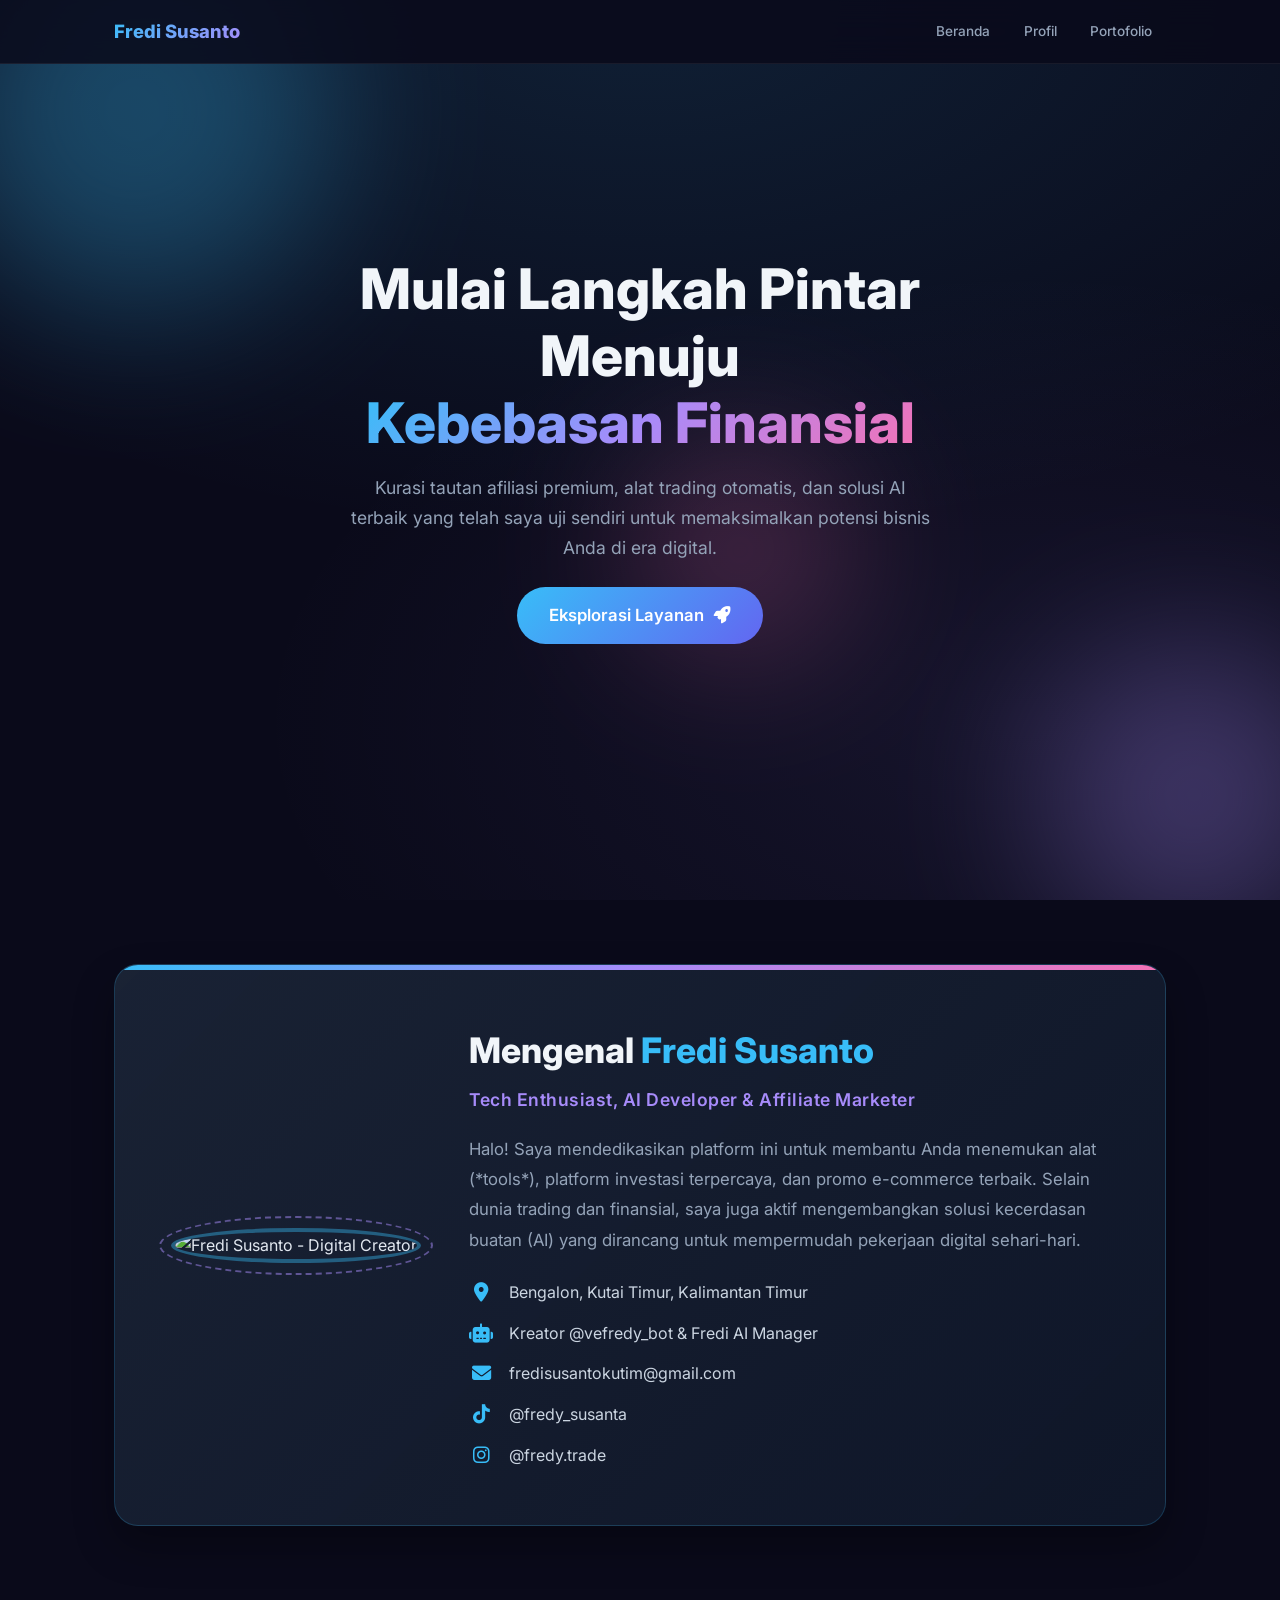
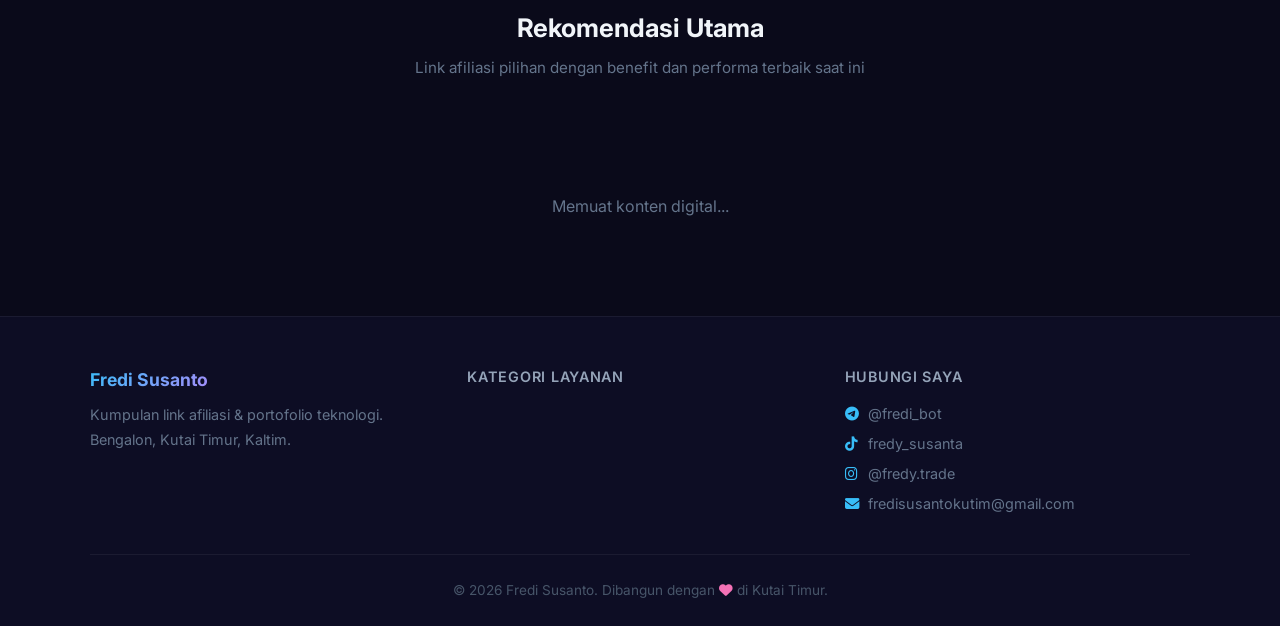
==== index.html @ 09543eff "Tambah medsos TikTok & Instagram/Threads di profil dan footer" ====
<!DOCTYPE html>
<html lang="id">
<head>
  <meta charset="UTF-8">
  <meta name="viewport" content="width=device-width, initial-scale=1.0">
  <meta name="description" content="Kumpulan link afiliasi & portofolio Fredi Susanto — Investasi, Crypto, Forex, Belanja, Teknologi">
  <title>Fredi Susanto | Solusi Bisnis & Investasi Digital</title>
  <link rel="preconnect" href="https://fonts.googleapis.com">
  <link href="https://fonts.googleapis.com/css2?family=Inter:wght@400;500;600;700;800&display=swap" rel="stylesheet">
  <link rel="stylesheet" href="https://cdnjs.cloudflare.com/ajax/libs/font-awesome/6.5.0/css/all.min.css">
  <link rel="stylesheet" href="style.css">
  <style>
    /* Tambahan CSS Khusus untuk Seksi Profil & Estetika */
    .profile-section { max-width: 1100px; margin: 2rem auto 5rem; padding: 0 1.5rem; }
    .profile-container { 
      display: flex; align-items: center; gap: 3rem; 
      background: linear-gradient(135deg, rgba(30,41,59,.8), rgba(15,23,42,.9)); 
      border: 1px solid rgba(56,189,248,.2); 
      padding: 3.5rem; border-radius: 24px; 
      box-shadow: 0 20px 40px rgba(0,0,0,0.3);
      position: relative; overflow: hidden;
    }
    .profile-container::before {
      content: ''; position: absolute; top: 0; left: 0; width: 100%; height: 5px;
      background: linear-gradient(90deg, #38bdf8, #a78bfa, #f472b6);
    }
    .profile-image { flex-shrink: 0; position: relative; }
    .profile-image img { 
      width: 220px; height: 220px; border-radius: 50%; 
      object-fit: cover; border: 4px solid rgba(56,189,248,.4); 
      position: relative; z-index: 2;
    }
    .profile-image::after { 
      content: ''; position: absolute; inset: -12px; 
      border-radius: 50%; border: 2px dashed rgba(167,139,250,.5); 
      animation: spin 15s linear infinite; z-index: 1;
    }
    @keyframes spin { 100% { transform: rotate(360deg); } }
    .profile-info h2 { font-size: 2.2rem; font-weight: 800; color: #f1f5f9; margin-bottom: .25rem; }
    .profile-info h2 span { color: #38bdf8; }
    .profile-info .subtitle { font-size: 1.1rem; color: #a78bfa; font-weight: 600; margin-bottom: 1.2rem; letter-spacing: 0.5px; }
    .profile-info .bio { color: #94a3b8; line-height: 1.8; margin-bottom: 1.5rem; font-size: 1.05rem; }
    .profile-details { display: flex; flex-direction: column; gap: .85rem; }
    .profile-details span { display: flex; align-items: center; gap: 1rem; color: #cbd5e1; font-size: 1rem; }
    .profile-details i { color: #38bdf8; width: 24px; text-align: center; font-size: 1.2rem; }
    @media (max-width: 768px) { 
      .profile-container { flex-direction: column; text-align: center; padding: 2.5rem 1.5rem; } 
      .profile-details span { justify-content: center; } 
    }
  </style>
</head>
<body>
  <nav>
    <div class="nav-inner">
      <a href="/" class="logo">Fredi Susanto</a>
      <div class="nav-links" id="navLinks">
        <a href="/">Beranda</a>
        <a href="#profil">Profil</a>
        <a href="/portfolio">Portofolio</a>
      </div>
    </div>
  </nav>

  <section class="hero" id="heroSection">
    <div class="hero-visual">
      <div class="orb orb-1"></div>
      <div class="orb orb-2"></div>
      <div class="orb orb-3"></div>
    </div>
    <div class="hero-content">
      <h1 id="heroTitle">Mulai Langkah Pintar Menuju<br><span>Kebebasan Finansial</span></h1>
      <p id="heroSub">Kurasi tautan afiliasi premium, alat trading otomatis, dan solusi AI terbaik yang telah saya uji sendiri untuk memaksimalkan potensi bisnis Anda di era digital.</p>
      <a href="#mainContent" class="cta-btn" id="ctaBtn">Eksplorasi Layanan <i class="fas fa-rocket"></i></a>
      <div class="hero-categories" id="heroCats"></div>
    </div>
  </section>

  <section class="profile-section" id="profil">
    <div class="profile-container">
      <div class="profile-image">
        <img src="https://i.ibb.co.com/0pbpFSqR/photo-1.jpg" alt="Fredi Susanto - Digital Creator">
      </div>
      <div class="profile-info">
        <h2>Mengenal <span>Fredi Susanto</span></h2>
        <p class="subtitle">Tech Enthusiast, AI Developer & Affiliate Marketer</p>
        <p class="bio">Halo! Saya mendedikasikan platform ini untuk membantu Anda menemukan alat (*tools*), platform investasi terpercaya, dan promo e-commerce terbaik. Selain dunia trading dan finansial, saya juga aktif mengembangkan solusi kecerdasan buatan (AI) yang dirancang untuk mempermudah pekerjaan digital sehari-hari.</p>
        <div class="profile-details">
           <span><i class="fas fa-map-marker-alt"></i> Bengalon, Kutai Timur, Kalimantan Timur</span>
           <span><i class="fas fa-robot"></i> Kreator @vefredy_bot & Fredi AI Manager</span>
           <span><i class="fas fa-envelope"></i> fredisusantokutim@gmail.com</span>
           <span><i class="fab fa-tiktok"></i> @fredy_susanta</span>
           <span><i class="fab fa-instagram"></i> @fredy.trade</span>
        </div>
      </div>
    </div>
  </section>

  <section class="featured" id="featuredSection">
    <div class="featured-header">
      <h2>Rekomendasi Utama</h2>
      <p>Link afiliasi pilihan dengan benefit dan performa terbaik saat ini</p>
    </div>
    <div class="featured-grid" id="featuredGrid"></div>
  </section>

  <main id="mainContent"></main>

  <footer>
    <div class="footer-content">
      <div class="footer-brand">
        <h3>Fredi Susanto</h3>
        <p>Kumpulan link afiliasi & portofolio teknologi.<br>Bengalon, Kutai Timur, Kaltim.</p>
      </div>
      <div class="footer-links">
        <h4>Kategori Layanan</h4>
        <div id="footerNav"></div>
      </div>
      <div class="footer-contact">
        <h4>Hubungi Saya</h4>
        <p><i class="fab fa-telegram"></i> @fredi_bot</p>
        <p><i class="fab fa-tiktok"></i> fredy_susanta</p>
        <p><i class="fab fa-instagram"></i> @fredy.trade</p>
        <p><i class="fas fa-envelope"></i> fredisusantokutim@gmail.com</p>
      </div>
    </div>
    <div class="footer-bottom">
      <p>&copy; 2026 Fredi Susanto. Dibangun dengan <i class="fas fa-heart" style="color:#f472b6"></i> di Kutai Timur.</p>
    </div>
  </footer>

<script>
const FEATURED_IDS = ["shopee", "ajaib", "quickpro"];

async function loadContent() {
  try {
    const res = await fetch("/api/content");
    const data = await res.json();
    renderAll(data);
  } catch { renderFallback(); }
}

function shortLabel(title) {
  const parts = title.split(/[\s&\/]+/);
  if (parts.length === 1) return parts[0];
  if (parts[0] === "Forex") return "Forex";
  if (parts[0] === "Crypto") return "Crypto";
  if (parts[0] === "Keuangan") return "E-Wallet";
  return parts[0];
}

function renderAll(data) {
  const hero = data.hero || {};
  const sections = data.sections || [];
  
  if(hero.title) {
    document.getElementById("heroTitle").innerHTML = hero.title + "<br><span>" + (hero.highlight || "Terpercaya") + "</span>";
  }
  if(hero.subtitle) {
    document.getElementById("heroSub").textContent = hero.subtitle;
  }

  const heroCats = document.getElementById("heroCats");
  const footerNav = document.getElementById("footerNav");
  const main = document.getElementById("mainContent");
  const featuredGrid = document.getElementById("featuredGrid");
  let heroHTML = "", mainHTML = "", footerHTML = "", featuredHTML = "";
  let featuredLinks = [];

  for (const s of sections) {
    const sid = s.id || s.title?.toLowerCase().replace(/\s+/g, "") || "section-" + Math.random().toString(36).slice(2,6);
    if (s.type === "custom") {
      mainHTML += `<section id="${sid}" class="custom-section">${s.html || ""}</section>`;
      continue;
    }
    const label = shortLabel(s.title || "");
    heroHTML += `<a href="#${sid}" class="cat-tag">${s.icon || ""} ${label}</a>`;
    footerHTML += `<a href="#${sid}">${s.icon || ""} ${label}</a>`;
    let linksHTML = "";
    for (const l of s.links || []) {
      const ic = l.icon || 'fas fa-link';
      const iconHtml = ic.startsWith('http') 
        ? `<img src="${ic}" alt="" style="width:48px;height:48px;border-radius:12px;object-fit:cover;position:relative;z-index:1">`
        : `<i class="${ic}" style="position:relative;z-index:1"></i>`;
      linksHTML += `<a href="${l.url}" target="_blank" rel="noopener" class="card">
        ${iconHtml}
        <span class="card-title">${l.name || 'Link'}</span>
        <span class="card-desc">${l.desc || ''}</span>
      </a>`;
      if (FEATURED_IDS.includes(sid) || FEATURED_IDS.includes(l.name?.toLowerCase().replace(/\s+/g, ""))) {
        featuredLinks.push({ ...l, sectionIcon: s.icon, sectionTitle: s.title });
      }
    }
    if (linksHTML) {
      mainHTML += `<section id="${sid}">
        <div class="section-header">
          <h2>${s.icon || ""} ${s.title || ""}</h2>
          ${s.desc ? `<p>${s.desc}</p>` : ""}
        </div>
        <div class="links">${linksHTML}</div>
      </section>`;
    }
  }

  if (featuredLinks.length < 3) {
    const extras = [];
    for (const s of sections) {
      for (const l of s.links || []) {
        const lid = l.name?.toLowerCase().replace(/\s+/g, "");
        if (!featuredLinks.find(f => f.name === l.name) && lid !== "#" && l.url !== "#") extras.push({ ...l, sectionIcon: s.icon, sectionTitle: s.title });
      }
    }
    while (featuredLinks.length < 3 && extras.length) featuredLinks.push(extras.shift());
  }

  for (const l of featuredLinks.slice(0, 3)) {
    const fic = l.icon || 'fas fa-link';
    const fIconHtml = fic.startsWith('http')
      ? `<img src="${fic}" alt="" style="width:28px;height:28px;border-radius:6px;object-fit:cover">`
      : `<i class="${fic}"></i>`;
    featuredHTML += `<a href="${l.url}" target="_blank" rel="noopener" class="featured-card">
      <div class="fc-icon">${fIconHtml}</div>
      <div class="fc-body">
        <span class="fc-tag">${l.sectionIcon || ""} ${l.sectionTitle || ""}</span>
        <span class="fc-title">${l.name || "Link"}</span>
        <span class="fc-desc">${l.desc || ""}</span>
      </div>
      <div class="fc-arrow"><i class="fas fa-chevron-right"></i></div>
    </a>`;
  }
  featuredGrid.innerHTML = featuredHTML || "";
  heroCats.innerHTML = heroHTML || "";
  main.innerHTML = mainHTML || "<p style='text-align:center;padding:2rem;color:#64748b'>Konten belum tersedia.</p>";
  footerNav.innerHTML = footerHTML || "";

  const cta = document.getElementById("ctaBtn");
  if (sections.length) {
    const first = sections.find(s => s.type !== "custom");
    if (first) cta.href = "#" + (first.id || shortLabel(first.title || "").toLowerCase());
  }
}

function renderFallback() {
  document.getElementById("mainContent").innerHTML = "<p style='text-align:center;padding:2rem;color:#64748b'>Memuat konten digital...</p>";
}

loadContent();
</script>
</body>
</html>
---- style.css ----
* { margin: 0; padding: 0; box-sizing: border-box; }
html { scroll-behavior: smooth; }
body {
  font-family: 'Inter', -apple-system, BlinkMacSystemFont, sans-serif;
  background: #0a0a1a; color: #e2e8f0; line-height: 1.7;
}

nav {
  position: fixed; top: 0; left: 0; right: 0; z-index: 100;
  background: rgba(10,10,26,.85); backdrop-filter: blur(20px);
  border-bottom: 1px solid rgba(255,255,255,.06);
}
.nav-inner {
  max-width: 1100px; margin: auto; padding: .85rem 1.5rem;
  display: flex; justify-content: space-between; align-items: center;
}
.logo {
  font-weight: 800; font-size: 1.15rem; text-decoration: none;
  background: linear-gradient(135deg,#38bdf8,#a78bfa);
  -webkit-background-clip: text; -webkit-text-fill-color: transparent;
}
.nav-links { display: flex; gap: .4rem; align-items: center; }
.nav-links a {
  color: #94a3b8; text-decoration: none; font-size: .85rem; font-weight: 500;
  padding: .4rem .85rem; border-radius: 8px; transition: all .2s;
}
.nav-links a:hover { color: #fff; background: rgba(255,255,255,.08); }

.hero {
  min-height: 100vh; display: flex; align-items: center; justify-content: center;
  text-align: center; padding: 6rem 1.5rem 4rem;
  position: relative; overflow: hidden;
  background: radial-gradient(ellipse 80% 60% at 50% 0%, rgba(56,189,248,.12), transparent),
              radial-gradient(ellipse 60% 50% at 80% 80%, rgba(167,139,250,.08), transparent),
              #0a0a1a;
}
.hero-visual { position: absolute; inset: 0; pointer-events: none; overflow: hidden; }
.orb {
  position: absolute; border-radius: 50%; filter: blur(80px); opacity: .3;
  animation: float 8s ease-in-out infinite;
}
.orb-1 { width: 400px; height: 400px; background: #38bdf8; top: -10%; left: -5%; animation-delay: 0s; }
.orb-2 { width: 300px; height: 300px; background: #a78bfa; bottom: -5%; right: -5%; animation-delay: -2s; }
.orb-3 { width: 200px; height: 200px; background: #f472b6; top: 50%; left: 50%; animation-delay: -4s; }
@keyframes float {
  0%, 100% { transform: translate(0,0) scale(1); }
  33% { transform: translate(30px,-30px) scale(1.1); }
  66% { transform: translate(-20px,20px) scale(.95); }
}
.hero-content { max-width: 750px; position: relative; z-index: 1; }
.hero h1 {
  font-size: clamp(2rem, 5vw, 3.5rem); font-weight: 800; line-height: 1.2;
  margin-bottom: 1rem; color: #f1f5f9;
}
.hero h1 span {
  background: linear-gradient(135deg,#38bdf8,#a78bfa,#f472b6);
  -webkit-background-clip: text; -webkit-text-fill-color: transparent;
}
.hero p { font-size: 1.1rem; color: #94a3b8; max-width: 580px; margin: 0 auto 1.5rem; }

.cta-btn {
  display: inline-flex; align-items: center; gap: .6rem;
  background: linear-gradient(135deg,#38bdf8,#6366f1);
  color: #fff; font-weight: 600; font-size: 1.05rem;
  padding: .9rem 2rem; border-radius: 50px; text-decoration: none;
  transition: all .3s; margin-bottom: 2rem;
}
.cta-btn:hover { transform: translateY(-3px); box-shadow: 0 8px 30px rgba(56,189,248,.3); }
.cta-btn i { transition: transform .3s; }
.cta-btn:hover i { transform: translateX(4px); }

.hero-categories { display: flex; flex-wrap: wrap; gap: .6rem; justify-content: center; }
.cat-tag {
  background: rgba(255,255,255,.05); border: 1px solid rgba(255,255,255,.08);
  padding: .5rem 1.1rem; border-radius: 100px; font-size: .9rem; font-weight: 500;
  color: #cbd5e1; text-decoration: none; transition: all .2s;
}
.cat-tag:hover { background: rgba(56,189,248,.12); border-color: rgba(56,189,248,.3); transform: translateY(-2px); }

.featured {
  max-width: 1100px; margin: 0 auto; padding: 0 1.5rem 3rem;
}
.featured-header { text-align: center; margin-bottom: 2rem; }
.featured-header h2 { font-size: 1.6rem; font-weight: 700; color: #f1f5f9; }
.featured-header p { color: #64748b; font-size: .95rem; margin-top: .35rem; }
.featured-grid { display: grid; gap: 1rem; grid-template-columns: repeat(auto-fit, minmax(300px, 1fr)); }

.featured-card {
  display: flex; align-items: center; gap: 1rem;
  padding: 1.25rem; border-radius: 16px;
  background: linear-gradient(135deg, rgba(30,41,59,.8), rgba(15,23,42,.8));
  border: 1px solid rgba(56,189,248,.15);
  text-decoration: none; color: #e2e8f0;
  transition: all .3s;
}
.featured-card:hover {
  transform: translateY(-4px);
  border-color: rgba(56,189,248,.4);
  box-shadow: 0 12px 40px rgba(56,189,248,.12);
}
.fc-icon {
  width: 52px; height: 52px; border-radius: 14px;
  background: linear-gradient(135deg, rgba(56,189,248,.15), rgba(99,102,241,.15));
  display: flex; align-items: center; justify-content: center; font-size: 1.4rem;
  color: #38bdf8; flex-shrink: 0;
}
.fc-body { flex: 1; min-width: 0; }
.fc-tag { font-size: .7rem; color: #38bdf8; font-weight: 600; text-transform: uppercase; letter-spacing: .05em; }
.fc-title { display: block; font-weight: 600; font-size: 1rem; margin: .15rem 0 .1rem; }
.fc-desc { font-size: .82rem; color: #64748b; display: block; }
.fc-arrow { color: #475569; font-size: .9rem; flex-shrink: 0; }

main { max-width: 1100px; margin: 0 auto; padding: 0 1.5rem 4rem; }
section { margin-bottom: 4rem; }
section:target { scroll-margin-top: 80px; }

.section-header { margin-bottom: 1.5rem; }
.section-header h2 { font-size: 1.6rem; font-weight: 700; color: #f1f5f9; }
.section-header p { color: #64748b; font-size: .95rem; margin-top: .35rem; }

.links { display: grid; gap: 1rem; grid-template-columns: repeat(auto-fill, minmax(280px, 1fr)); }

.card {
  display: flex; flex-direction: column; gap: .5rem;
  padding: 1.5rem; border-radius: 16px;
  background: linear-gradient(135deg, rgba(30,41,59,.6), rgba(15,23,42,.6));
  border: 1px solid rgba(255,255,255,.06);
  text-decoration: none; color: #e2e8f0;
  transition: all .3s cubic-bezier(.4,0,.2,1);
  position: relative; overflow: hidden;
}
.card::before {
  content: ''; position: absolute; inset: 0;
  background: linear-gradient(135deg, rgba(56,189,248,.1), transparent);
  opacity: 0; transition: opacity .3s;
}
.card:hover { transform: translateY(-4px); border-color: rgba(56,189,248,.3); box-shadow: 0 12px 40px rgba(56,189,248,.1); }
.card:hover::before { opacity: 1; }
.card i { font-size: 1.6rem; color: #38bdf8; position: relative; z-index: 1; }
.card-title { font-weight: 600; font-size: 1.05rem; position: relative; z-index: 1; }
.card-desc { font-size: .85rem; color: #64748b; position: relative; z-index: 1; }

footer {
  background: #0d0d24; border-top: 1px solid rgba(255,255,255,.06);
  padding: 3rem 1.5rem 1.5rem;
}
.footer-content {
  max-width: 1100px; margin: auto;
  display: grid; gap: 2rem; grid-template-columns: repeat(auto-fit, minmax(200px, 1fr));
}
.footer-brand h3 {
  font-size: 1.1rem; font-weight: 700; margin-bottom: .5rem;
  background: linear-gradient(135deg,#38bdf8,#a78bfa);
  -webkit-background-clip: text; -webkit-text-fill-color: transparent; display: inline-block;
}
.footer-brand p, .footer-contact p { color: #64748b; font-size: .9rem; }
.footer-links h4, .footer-contact h4 {
  font-size: .9rem; font-weight: 600; color: #94a3b8; margin-bottom: .75rem;
  text-transform: uppercase; letter-spacing: .05em;
}
.footer-links a { display: block; color: #64748b; text-decoration: none; font-size: .9rem; padding: .25rem 0; transition: color .2s; }
.footer-links a:hover { color: #38bdf8; }
.footer-contact p { margin-bottom: .35rem; }
.footer-contact i { width: 1.2rem; color: #38bdf8; }
.footer-bottom {
  max-width: 1100px; margin: 2rem auto 0; padding-top: 1.5rem;
  border-top: 1px solid rgba(255,255,255,.06); text-align: center;
  color: #475569; font-size: .85rem;
}

@media (max-width: 640px) {
  .nav-links { gap: .2rem; }
  .nav-links a { font-size: .8rem; padding: .35rem .6rem; }
  .links { grid-template-columns: 1fr; }
  .featured-grid { grid-template-columns: 1fr; }
  .hero { padding-top: 5rem; }
}
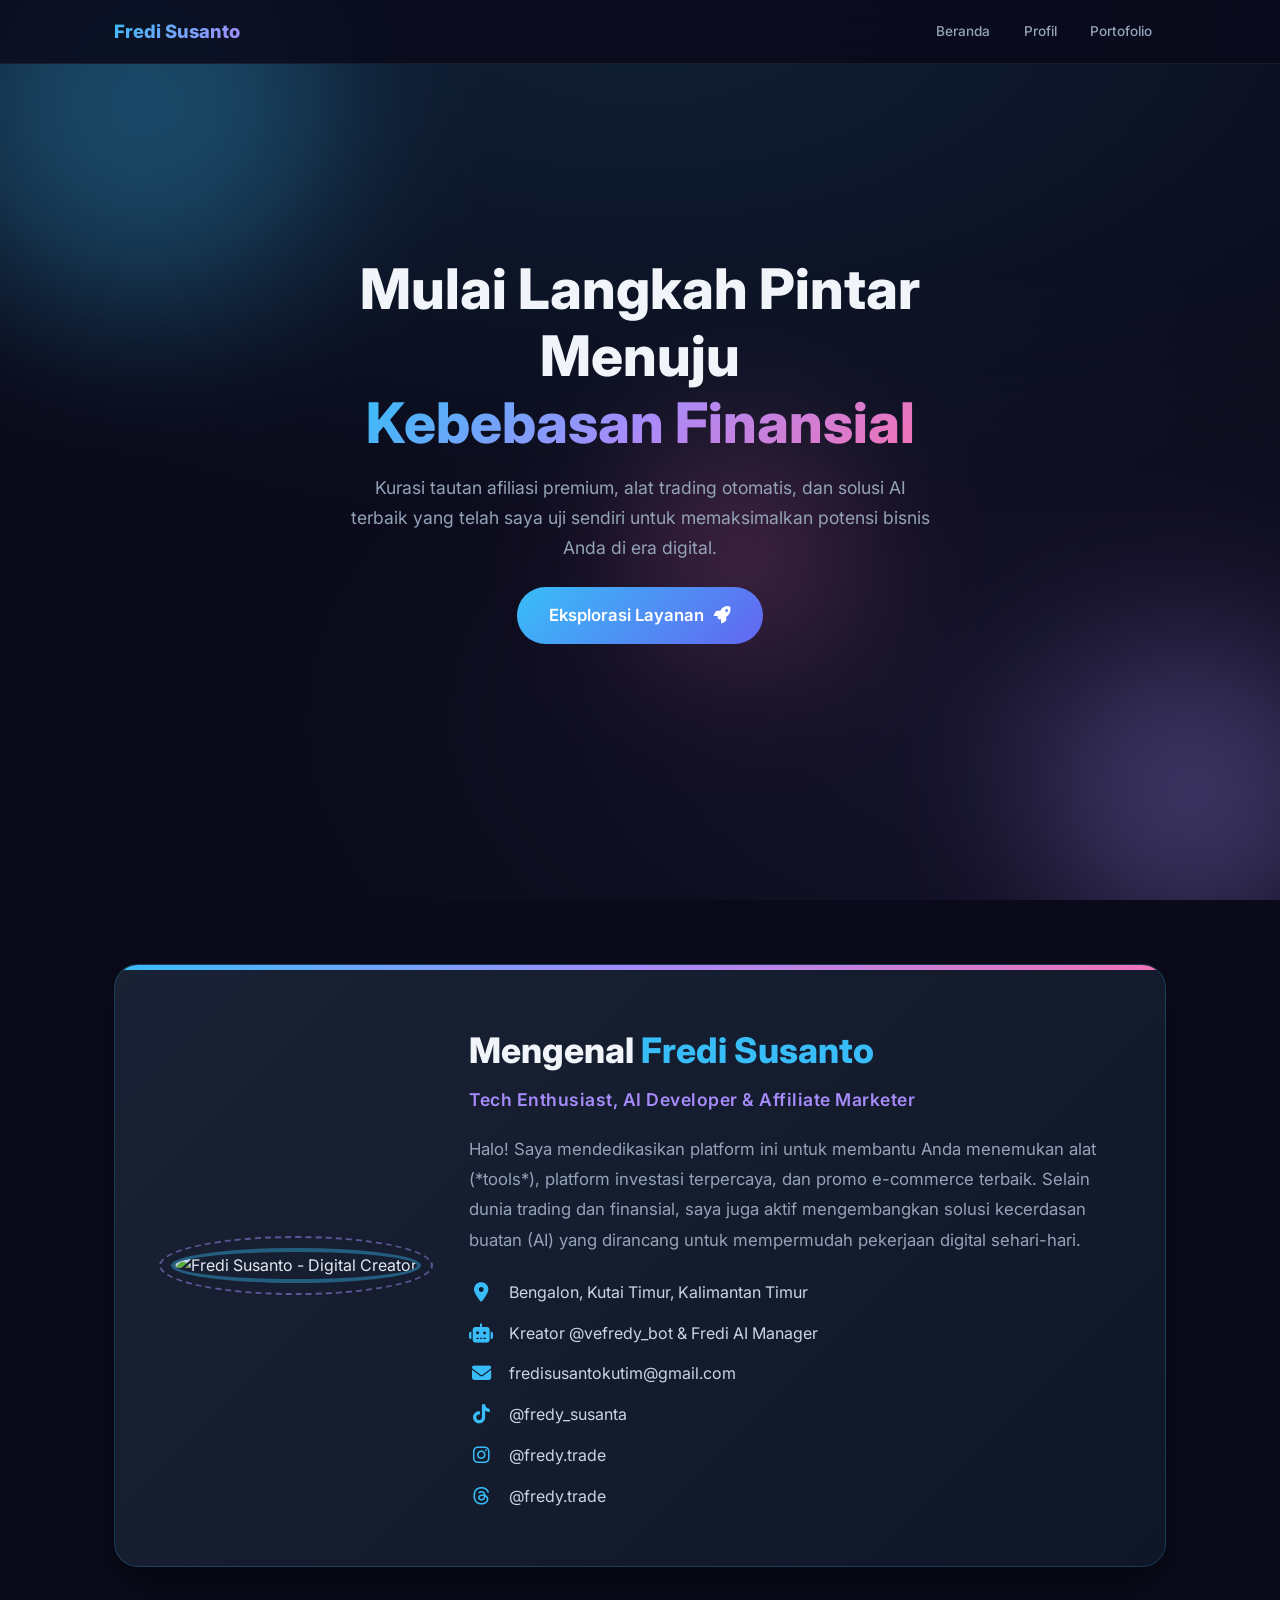
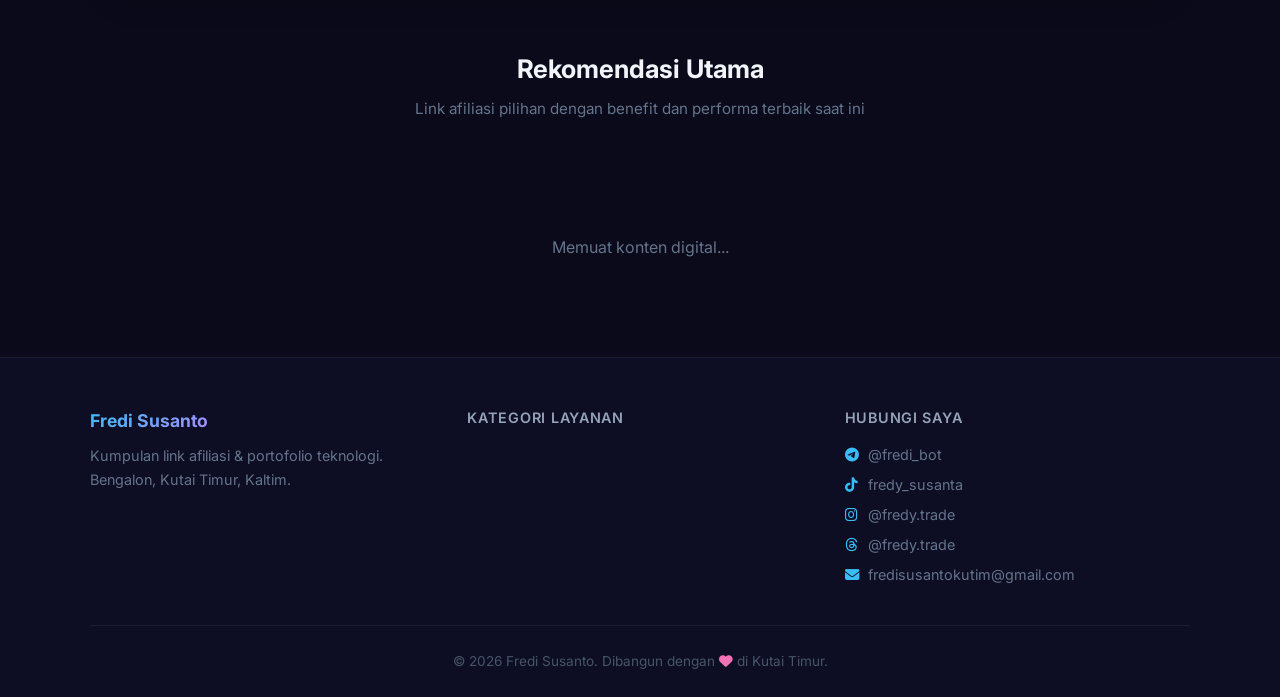
==== commit a29ee368: "Pisah Instagram & Threads" ====
--- a/index.html
+++ b/index.html
@@ -90,6 +90,7 @@
            <span><i class="fas fa-envelope"></i> fredisusantokutim@gmail.com</span>
            <span><i class="fab fa-tiktok"></i> @fredy_susanta</span>
            <span><i class="fab fa-instagram"></i> @fredy.trade</span>
+           <span><i class="fab fa-threads"></i> @fredy.trade</span>
         </div>
       </div>
     </div>
@@ -120,6 +121,7 @@
         <p><i class="fab fa-telegram"></i> @fredi_bot</p>
         <p><i class="fab fa-tiktok"></i> fredy_susanta</p>
         <p><i class="fab fa-instagram"></i> @fredy.trade</p>
+        <p><i class="fab fa-threads"></i> @fredy.trade</p>
         <p><i class="fas fa-envelope"></i> fredisusantokutim@gmail.com</p>
       </div>
     </div>
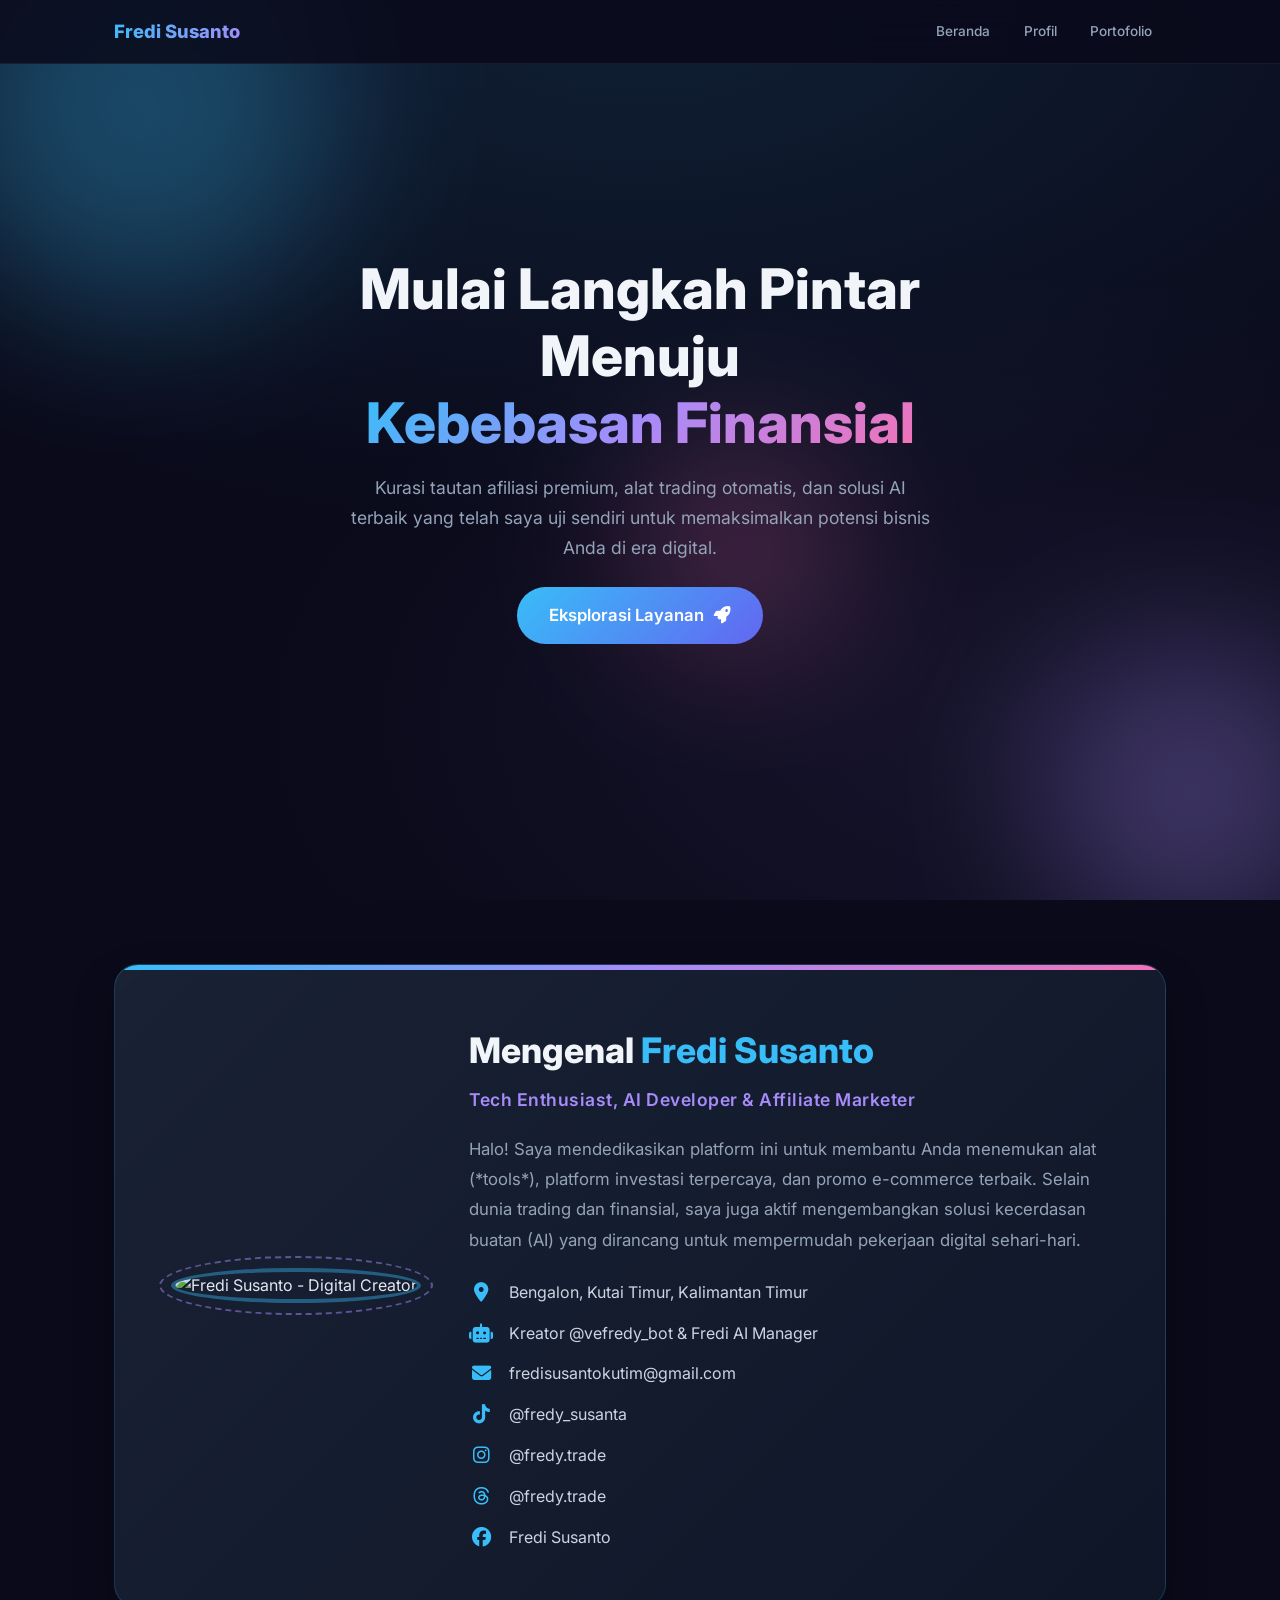
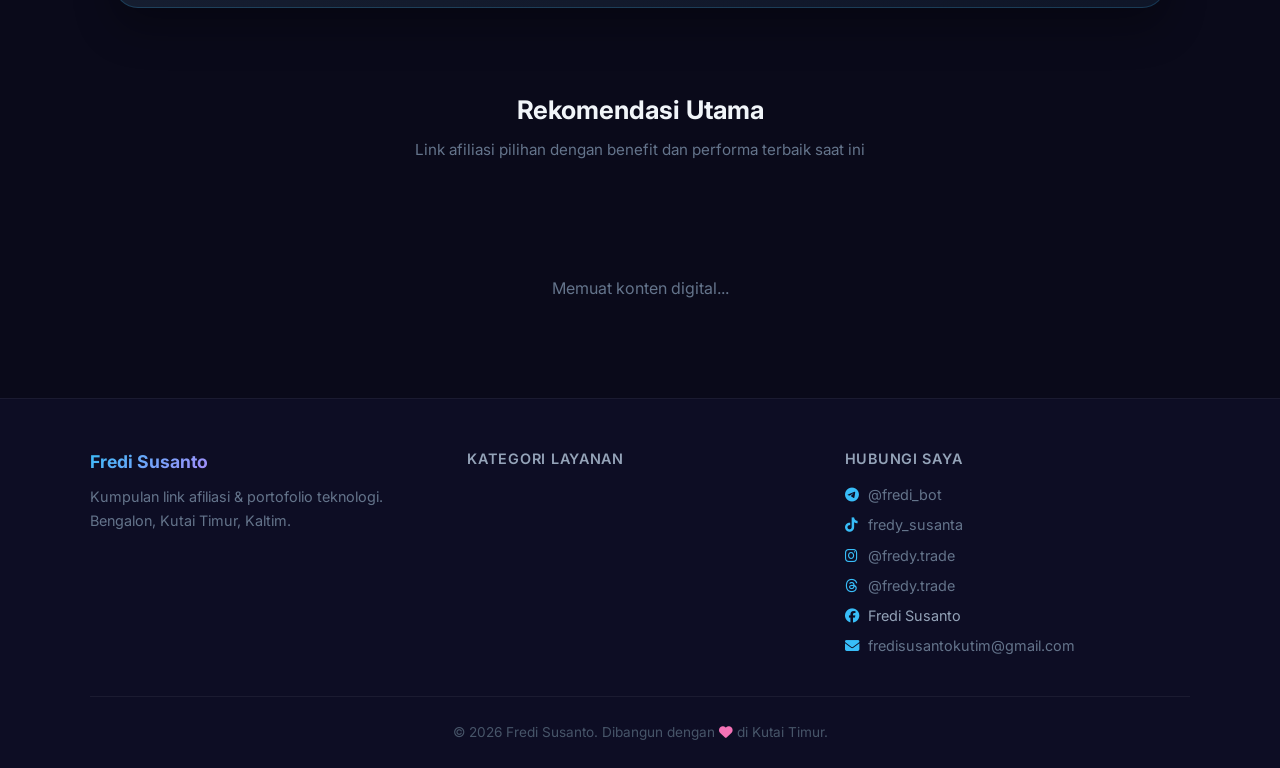
==== commit 626c3e31: "Tambah Facebook" ====
--- a/index.html
+++ b/index.html
@@ -91,6 +91,7 @@
            <span><i class="fab fa-tiktok"></i> @fredy_susanta</span>
            <span><i class="fab fa-instagram"></i> @fredy.trade</span>
            <span><i class="fab fa-threads"></i> @fredy.trade</span>
+           <span><i class="fab fa-facebook"></i> Fredi Susanto</span>
         </div>
       </div>
     </div>
@@ -122,6 +123,7 @@
         <p><i class="fab fa-tiktok"></i> fredy_susanta</p>
         <p><i class="fab fa-instagram"></i> @fredy.trade</p>
         <p><i class="fab fa-threads"></i> @fredy.trade</p>
+        <p><i class="fab fa-facebook"></i> <a href="https://www.facebook.com/share/1afYpEAu9s/" target="_blank" rel="noopener" style="color:#94a3b8;text-decoration:none">Fredi Susanto</a></p>
         <p><i class="fas fa-envelope"></i> fredisusantokutim@gmail.com</p>
       </div>
     </div>
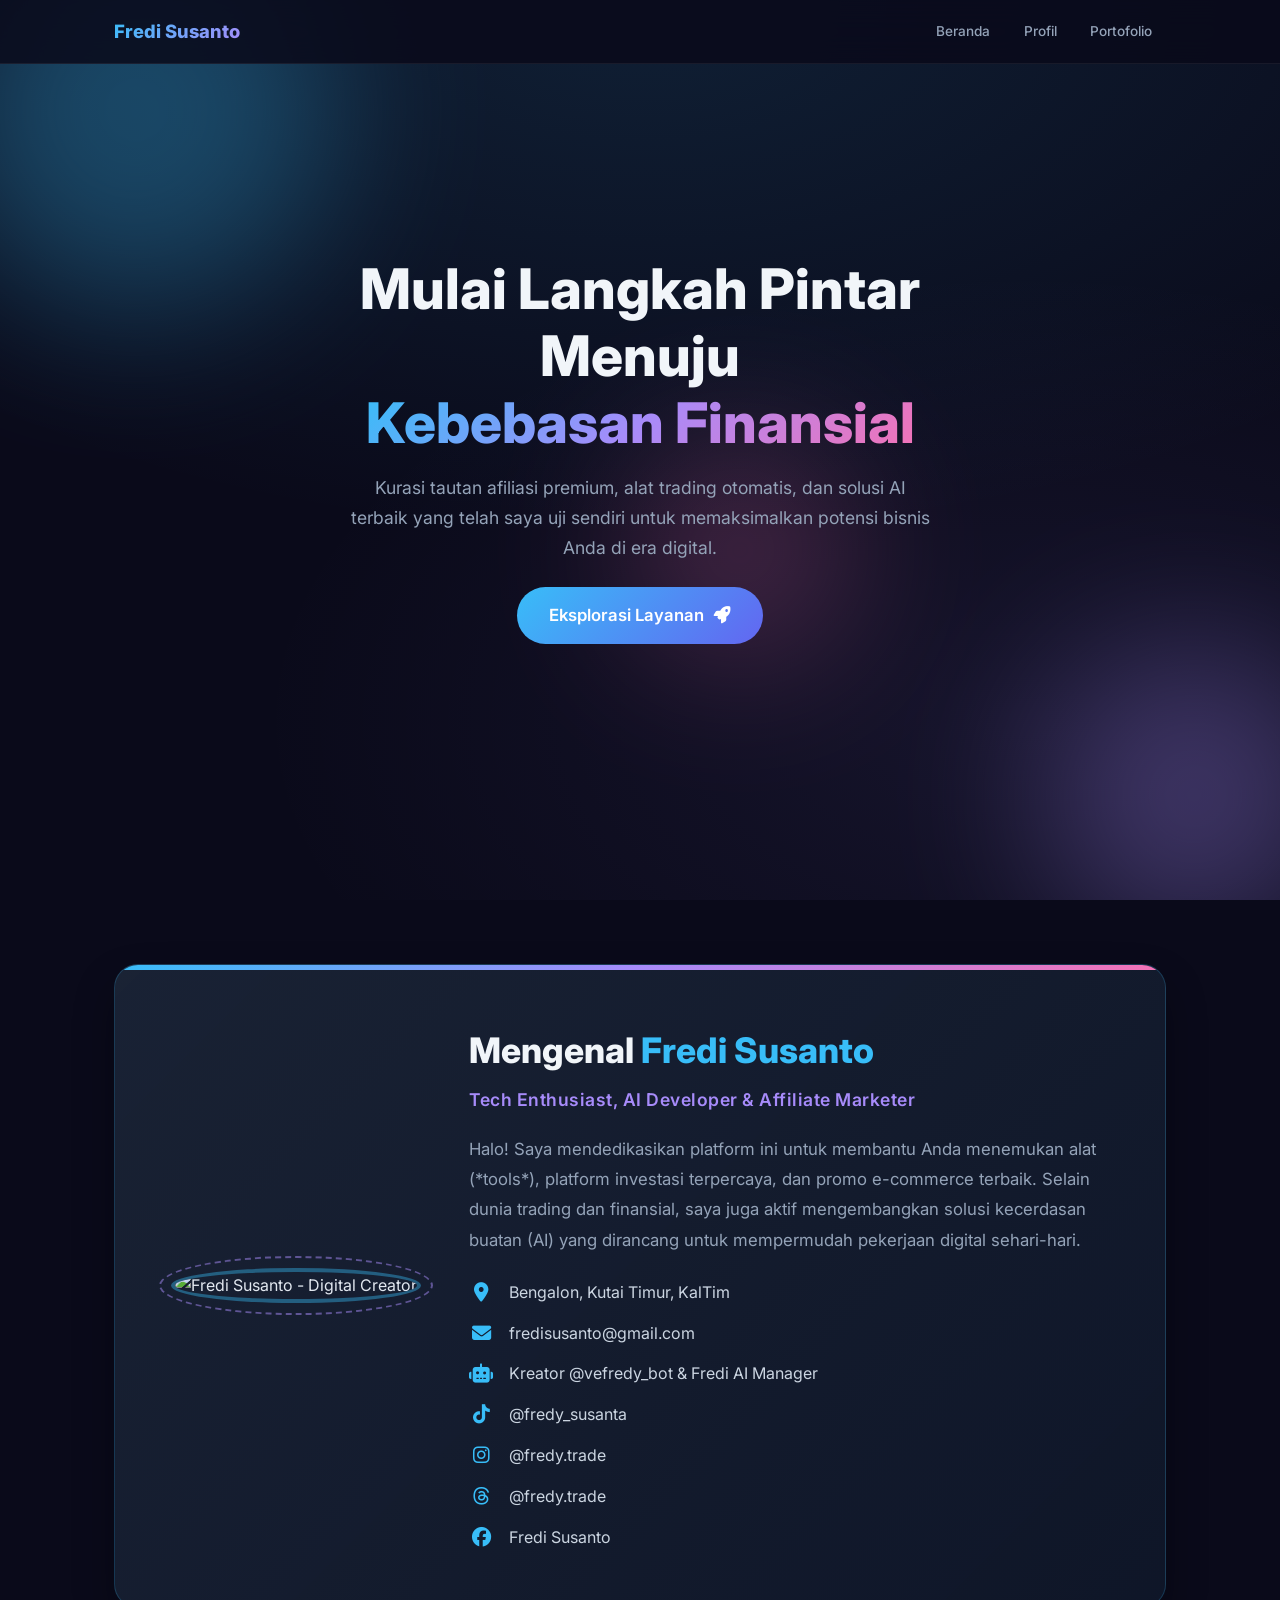
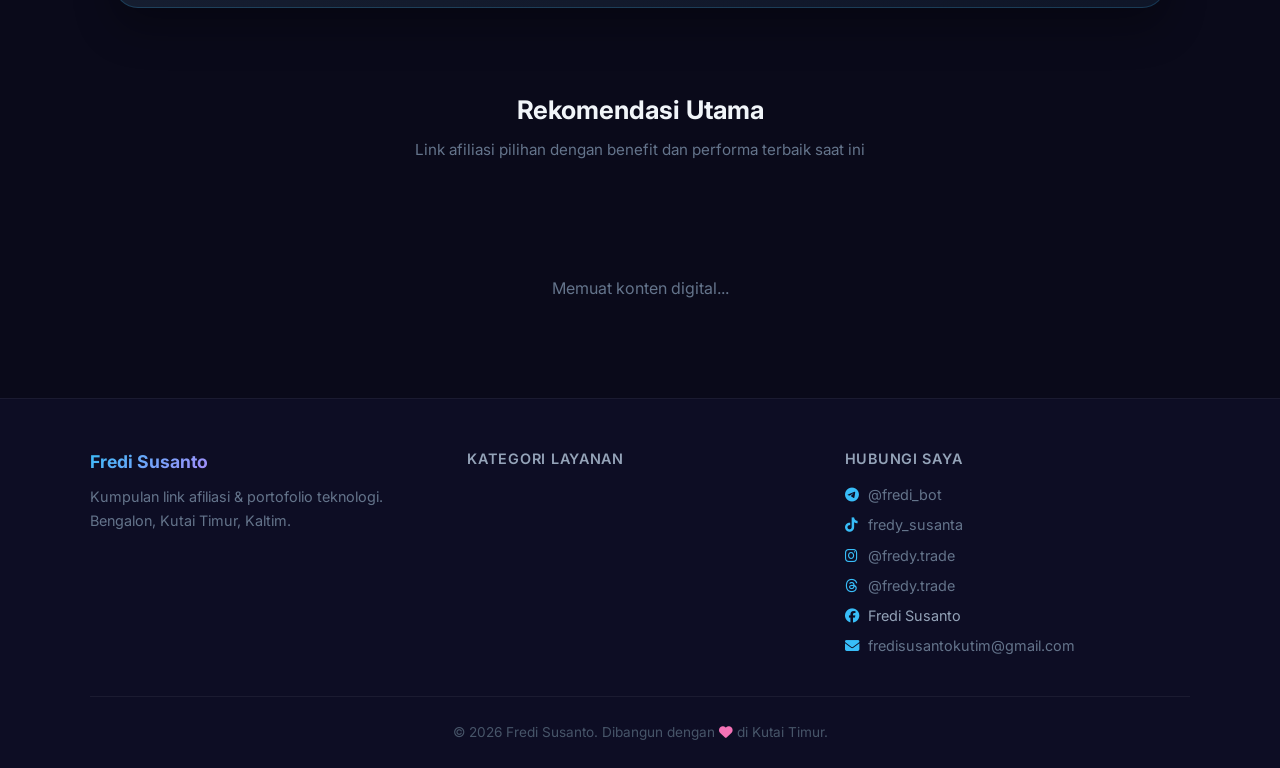
==== commit 6e87a4a4: "Reorder & restyle profile-details mobile" ====
--- a/index.html
+++ b/index.html
@@ -45,7 +45,9 @@
     .profile-details i { color: #38bdf8; width: 24px; text-align: center; font-size: 1.2rem; }
     @media (max-width: 768px) { 
       .profile-container { flex-direction: column; text-align: center; padding: 2.5rem 1.5rem; } 
-      .profile-details span { justify-content: center; } 
+      .profile-details { align-items: stretch; }
+      .profile-details span:nth-child(-n+2) { justify-content: flex-start; text-align: left; }
+      .profile-details span:nth-child(n+3) { justify-content: center; }
     }
   </style>
 </head>
@@ -85,9 +87,9 @@
         <p class="subtitle">Tech Enthusiast, AI Developer & Affiliate Marketer</p>
         <p class="bio">Halo! Saya mendedikasikan platform ini untuk membantu Anda menemukan alat (*tools*), platform investasi terpercaya, dan promo e-commerce terbaik. Selain dunia trading dan finansial, saya juga aktif mengembangkan solusi kecerdasan buatan (AI) yang dirancang untuk mempermudah pekerjaan digital sehari-hari.</p>
         <div class="profile-details">
-           <span><i class="fas fa-map-marker-alt"></i> Bengalon, Kutai Timur, Kalimantan Timur</span>
+           <span><i class="fas fa-map-marker-alt"></i> Bengalon, Kutai Timur, KalTim</span>
+           <span><i class="fas fa-envelope"></i> fredisusanto@gmail.com</span>
            <span><i class="fas fa-robot"></i> Kreator @vefredy_bot & Fredi AI Manager</span>
-           <span><i class="fas fa-envelope"></i> fredisusantokutim@gmail.com</span>
            <span><i class="fab fa-tiktok"></i> @fredy_susanta</span>
            <span><i class="fab fa-instagram"></i> @fredy.trade</span>
            <span><i class="fab fa-threads"></i> @fredy.trade</span>
@@ -185,11 +187,36 @@
       const iconHtml = ic.startsWith('http') 
         ? `<img src="${ic}" alt="" style="width:48px;height:48px;border-radius:12px;object-fit:cover;position:relative;z-index:1">`
         : `<i class="${ic}" style="position:relative;z-index:1"></i>`;
-      linksHTML += `<a href="${l.url}" target="_blank" rel="noopener" class="card">
-        ${iconHtml}
-        <span class="card-title">${l.name || 'Link'}</span>
-        <span class="card-desc">${l.desc || ''}</span>
-      </a>`;
+      const subs = l.subs || [];
+      let subHtml = "";
+      if (subs.length) {
+        for (const sub of subs) {
+          const sic = sub.icon || 'fas fa-link';
+          const sIconHtml = sic.startsWith('http')
+            ? `<img src="${sic}" alt="" style="width:32px;height:32px;border-radius:8px;object-fit:cover">`
+            : `<i class="${sic}" style="font-size:1rem"></i>`;
+          subHtml += `<a href="${sub.url}" target="_blank" rel="noopener" class="sub-card">
+            ${sIconHtml}
+            <span class="sub-card-title">${sub.name || 'Link'}</span>
+            <span class="sub-card-desc">${sub.desc || ''}</span>
+          </a>`;
+        }
+        linksHTML += `<div class="card card-parent" onclick="this.classList.toggle('open')">
+          <div class="card-main">
+            ${iconHtml}
+            <span class="card-title">${l.name || 'Link'}</span>
+            <span class="card-desc">${l.desc || ''}</span>
+            <span class="card-toggle"><i class="fas fa-chevron-down"></i></span>
+          </div>
+          <div class="card-subs">${subHtml}</div>
+        </div>`;
+      } else {
+        linksHTML += `<a href="${l.url}" target="_blank" rel="noopener" class="card">
+          ${iconHtml}
+          <span class="card-title">${l.name || 'Link'}</span>
+          <span class="card-desc">${l.desc || ''}</span>
+        </a>`;
+      }
       if (FEATURED_IDS.includes(sid) || FEATURED_IDS.includes(l.name?.toLowerCase().replace(/\s+/g, ""))) {
         featuredLinks.push({ ...l, sectionIcon: s.icon, sectionTitle: s.title });
       }
--- a/style.css
+++ b/style.css
@@ -140,6 +140,22 @@
 .card-title { font-weight: 600; font-size: 1.05rem; position: relative; z-index: 1; }
 .card-desc { font-size: .85rem; color: #64748b; position: relative; z-index: 1; }
 
+.card-parent { padding: 0; overflow: visible; cursor: pointer; }
+.card-main { display: flex; flex-direction: column; gap: .5rem; padding: 1.5rem; position: relative; }
+.card-toggle { position: absolute; top: 1rem; right: 1rem; color: #64748b; transition: transform .3s; z-index: 2; }
+.card-parent.open .card-toggle { transform: rotate(180deg); }
+.card-subs { display: none; flex-direction: column; gap: .5rem; padding: 0 1rem 1rem; border-top: 1px solid rgba(255,255,255,.06); padding-top: .75rem; }
+.card-parent.open .card-subs { display: flex; }
+.sub-card {
+  display: flex; align-items: center; gap: .75rem;
+  padding: .75rem; border-radius: 12px;
+  background: rgba(15,23,42,.5); border: 1px solid rgba(255,255,255,.04);
+  text-decoration: none; color: #e2e8f0; transition: all .2s;
+}
+.sub-card:hover { background: rgba(56,189,248,.08); border-color: rgba(56,189,248,.15); transform: translateX(4px); }
+.sub-card-title { font-weight: 500; font-size: .9rem; }
+.sub-card-desc { font-size: .78rem; color: #64748b; }
+
 footer {
   background: #0d0d24; border-top: 1px solid rgba(255,255,255,.06);
   padding: 3rem 1.5rem 1.5rem;
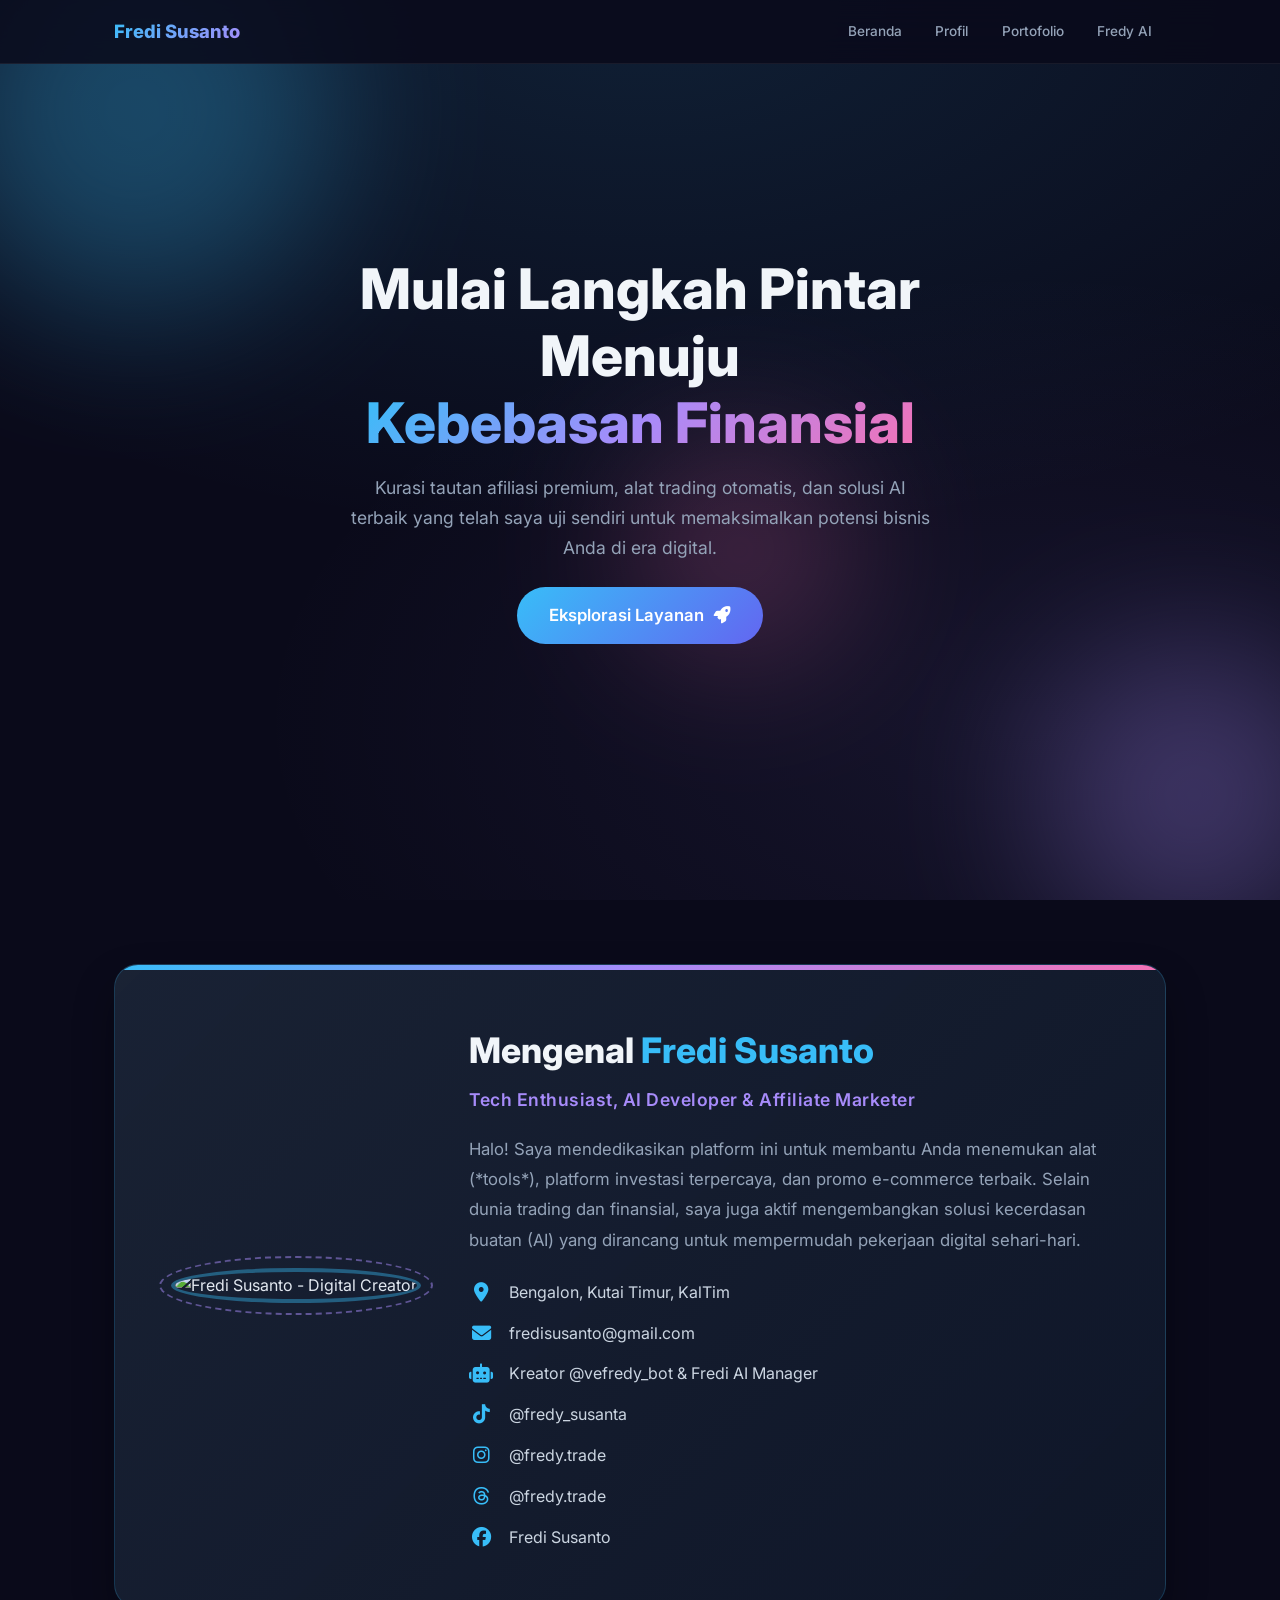
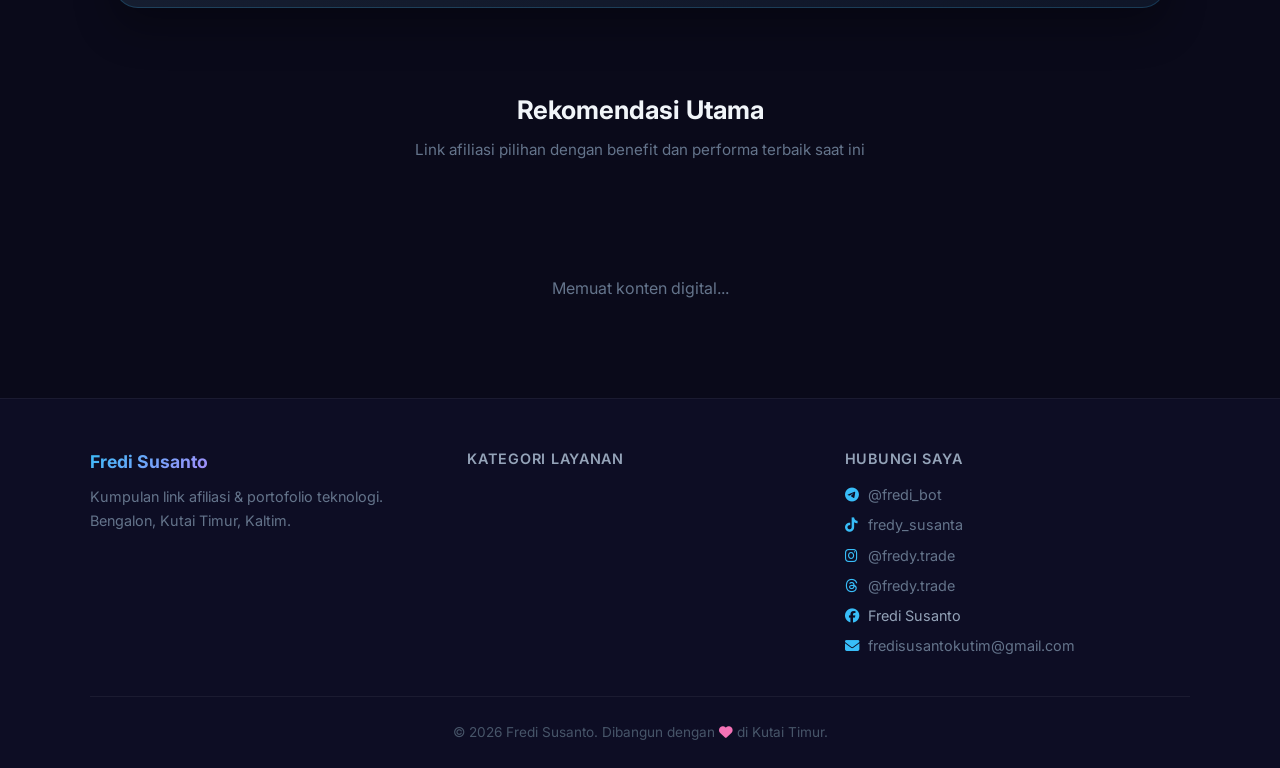
==== commit 83bc62b8: "Tambah Fredy AI One Day — chat dengan 30+ model via Genfity" ====
--- a/index.html
+++ b/index.html
@@ -46,8 +46,7 @@
     @media (max-width: 768px) { 
       .profile-container { flex-direction: column; text-align: center; padding: 2.5rem 1.5rem; } 
       .profile-details { align-items: stretch; }
-      .profile-details span:nth-child(-n+2) { justify-content: flex-start; text-align: left; }
-      .profile-details span:nth-child(n+3) { justify-content: center; }
+      .profile-details span { justify-content: flex-start; text-align: left; }
     }
   </style>
 </head>
@@ -59,6 +58,7 @@
         <a href="/">Beranda</a>
         <a href="#profil">Profil</a>
         <a href="/portfolio">Portofolio</a>
+        <a href="/fredy-ai">Fredy AI</a>
       </div>
     </div>
   </nav>
